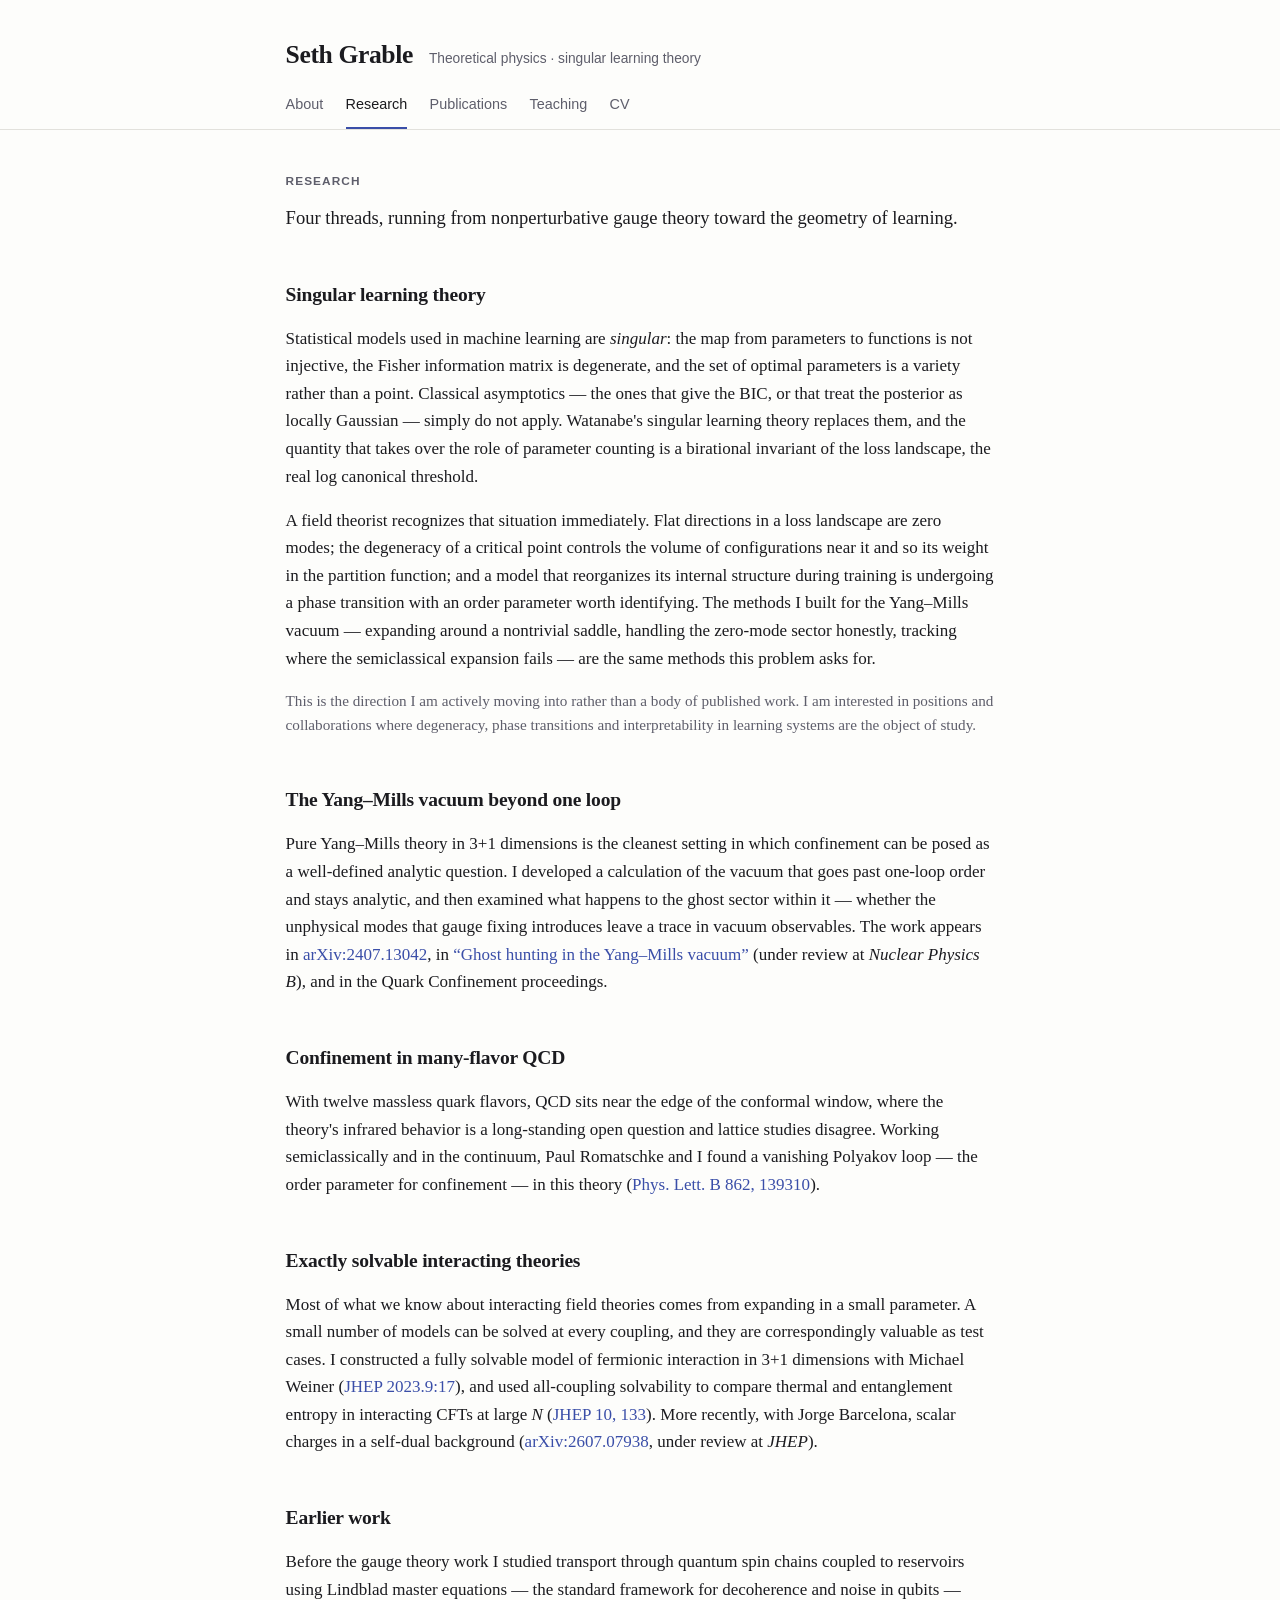
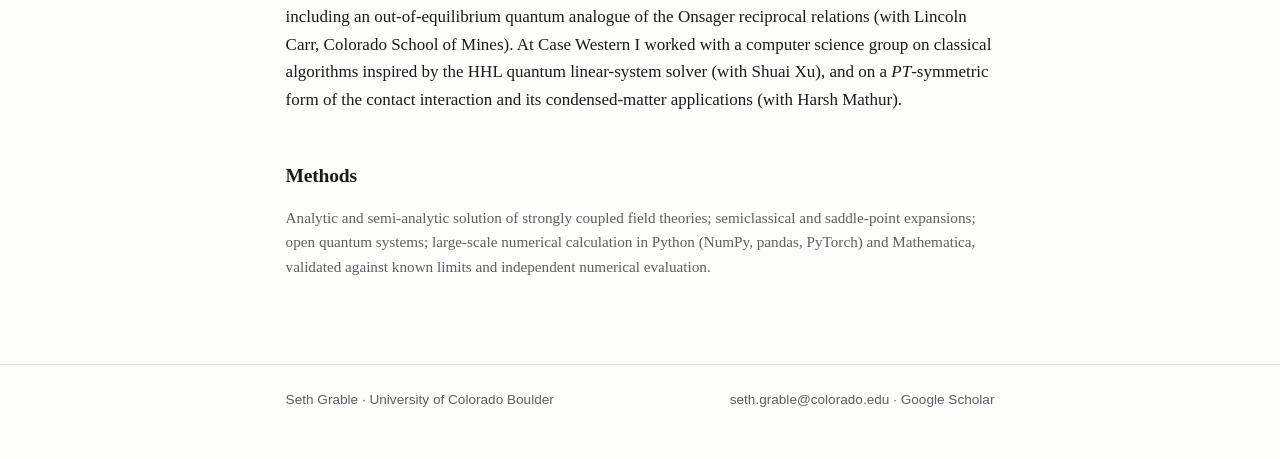
==== research.html @ 7e06e77a "initial commit" ====
<!doctype html>
<html lang="en">
<head>
<meta charset="utf-8">
<meta name="viewport" content="width=device-width, initial-scale=1">
<title>Research — Seth Grable</title>
<meta name="description" content="Research threads: singular learning theory, the Yang–Mills vacuum beyond one loop, many-flavor QCD, and exactly solvable interacting field theories.">
<meta name="author" content="Seth Grable">
<meta property="og:title" content="Research — Seth Grable">
<meta property="og:description" content="Research threads: singular learning theory, the Yang–Mills vacuum beyond one loop, many-flavor QCD, and exactly solvable interacting field theories.">
<meta property="og:type" content="profile">
<link rel="icon" href="favicon.svg" type="image/svg+xml">
<link rel="stylesheet" href="style.css">
</head>
<body>
<header class="site">
  <div class="wrap">
    <div class="identity">
      <h1><a href="index.html">Seth Grable</a></h1>
      <p>Theoretical physics &middot; singular learning theory</p>
    </div>
    <nav class="site" aria-label="Main"><ul><li><a href="index.html">About</a></li><li><a href="research.html" aria-current="page">Research</a></li><li><a href="publications.html">Publications</a></li><li><a href="teaching.html">Teaching</a></li><li><a href="cv.pdf">CV</a></li></ul></nav>
  </div>
</header>
<main><div class="wrap">

<p class="kicker">Research</p>
<p class="lead">Four threads, running from nonperturbative gauge theory toward the geometry of
learning.</p>

<h2>Singular learning theory</h2>
<p>Statistical models used in machine learning are <em>singular</em>: the map from parameters to
functions is not injective, the Fisher information matrix is degenerate, and the set of optimal
parameters is a variety rather than a point. Classical asymptotics &mdash; the ones that give the BIC,
or that treat the posterior as locally Gaussian &mdash; simply do not apply. Watanabe's singular
learning theory replaces them, and the quantity that takes over the role of parameter counting is a
birational invariant of the loss landscape, the real log canonical threshold.</p>
<p>A field theorist recognizes that situation immediately. Flat directions in a loss landscape are
zero modes; the degeneracy of a critical point controls the volume of configurations near it and so
its weight in the partition function; and a model that reorganizes its internal structure during
training is undergoing a phase transition with an order parameter worth identifying. The methods I
built for the Yang&ndash;Mills vacuum &mdash; expanding around a nontrivial saddle, handling the
zero-mode sector honestly, tracking where the semiclassical expansion fails &mdash; are the same
methods this problem asks for.</p>
<p class="note">This is the direction I am actively moving into rather than a body of published work.
I am interested in positions and collaborations where degeneracy, phase transitions and
interpretability in learning systems are the object of study.</p>

<h2>The Yang&ndash;Mills vacuum beyond one loop</h2>
<p>Pure Yang&ndash;Mills theory in 3+1 dimensions is the cleanest setting in which confinement can be
posed as a well-defined analytic question. I developed a calculation of the vacuum that goes past
one-loop order and stays analytic, and then examined what happens to the ghost sector within it
&mdash; whether the unphysical modes that gauge fixing introduces leave a trace in vacuum
observables. The work appears in
<a href="https://arxiv.org/abs/2407.13042">arXiv:2407.13042</a>, in
<a href="https://arxiv.org/abs/2607.07954">&ldquo;Ghost hunting in the Yang&ndash;Mills
vacuum&rdquo;</a> (under review at <em>Nuclear Physics B</em>), and in the Quark Confinement
proceedings.</p>

<h2>Confinement in many-flavor QCD</h2>
<p>With twelve massless quark flavors, QCD sits near the edge of the conformal window, where the
theory's infrared behavior is a long-standing open question and lattice studies disagree. Working
semiclassically and in the continuum, Paul Romatschke and I found a vanishing Polyakov loop &mdash;
the order parameter for confinement &mdash; in this theory
(<a href="https://arxiv.org/abs/2310.12203">Phys. Lett. B 862, 139310</a>).</p>

<h2>Exactly solvable interacting theories</h2>
<p>Most of what we know about interacting field theories comes from expanding in a small parameter.
A small number of models can be solved at every coupling, and they are correspondingly valuable as
test cases. I constructed a fully solvable model of fermionic interaction in 3+1 dimensions with
Michael Weiner (<a href="https://arxiv.org/abs/2302.08603">JHEP 2023.9:17</a>), and used
all-coupling solvability to compare thermal and entanglement entropy in interacting CFTs at large
<em>N</em> (<a href="https://arxiv.org/abs/2205.15383">JHEP 10, 133</a>). More recently, with Jorge
Barcelona, scalar charges in a self-dual background
(<a href="https://arxiv.org/abs/2607.07938">arXiv:2607.07938</a>, under review at <em>JHEP</em>).</p>

<h2>Earlier work</h2>
<p>Before the gauge theory work I studied transport through quantum spin chains coupled to
reservoirs using Lindblad master equations &mdash; the standard framework for decoherence and noise
in qubits &mdash; including an out-of-equilibrium quantum analogue of the Onsager reciprocal
relations (with Lincoln Carr, Colorado School of Mines). At Case Western I worked with a computer
science group on classical algorithms inspired by the HHL quantum linear-system solver (with Shuai
Xu), and on a <em>PT</em>-symmetric form of the contact interaction and its condensed-matter
applications (with Harsh Mathur).</p>

<h2>Methods</h2>
<p class="note">Analytic and semi-analytic solution of strongly coupled field theories; semiclassical
and saddle-point expansions; open quantum systems; large-scale numerical calculation in Python
(NumPy, pandas, PyTorch) and Mathematica, validated against known limits and independent numerical
evaluation.</p>

</div></main>
<footer class="site"><div class="wrap"><div class="row">
  <span>Seth Grable &middot; University of Colorado Boulder</span>
  <span><a href="mailto:seth.grable@colorado.edu">seth.grable@colorado.edu</a> &middot; <a href="https://scholar.google.com/citations?hl=en&user=S1kPMFgAAAAJ">Google Scholar</a></span>
</div></div></footer>
</body>
</html>
---- style.css ----
/* ---- Seth Grable - personal site -------------------------------------- */
:root{
  --bg:#fdfdfb; --fg:#1b1b1f; --muted:#5e5e6b; --rule:#e2e1dc;
  --accent:#3a4ea8; --accent-soft:#eef0f9; --card:#ffffff;
  --measure:47rem;
  --serif: Charter,"Iowan Old Style","Palatino Linotype",Palatino,Georgia,"Times New Roman",serif;
  --sans: -apple-system,BlinkMacSystemFont,"Segoe UI",Inter,Roboto,Helvetica,Arial,sans-serif;
  --mono: ui-monospace,SFMono-Regular,"SF Mono",Menlo,Consolas,monospace;
}
@media (prefers-color-scheme: dark){
  :root{
    --bg:#15161a; --fg:#e8e7e3; --muted:#a0a0ad; --rule:#2c2e35;
    --accent:#9bb0f0; --accent-soft:#1d2030; --card:#1b1d22;
  }
}
*{box-sizing:border-box}
html{-webkit-text-size-adjust:100%}
body{
  margin:0; background:var(--bg); color:var(--fg);
  font-family:var(--serif); font-size:1.0625rem; line-height:1.62;
  -webkit-font-smoothing:antialiased;
}
.wrap{max-width:var(--measure); margin:0 auto; padding:0 1.35rem}
a{color:var(--accent); text-decoration:none; border-bottom:1px solid transparent}
a:hover{border-bottom-color:currentColor}

/* ---- masthead ---- */
header.site{border-bottom:1px solid var(--rule); padding:2.1rem 0 0}
.identity{display:flex; flex-wrap:wrap; align-items:baseline; gap:.3rem 1rem}
.identity h1{
  font-size:1.6rem; letter-spacing:-.015em; margin:0; font-weight:600;
}
.identity h1 a{color:inherit}
.identity p{margin:0; color:var(--muted); font-family:var(--sans); font-size:.86rem}
nav.site{margin-top:1.15rem; font-family:var(--sans); font-size:.9rem}
nav.site ul{list-style:none; margin:0; padding:0; display:flex; flex-wrap:wrap; gap:1.4rem}
nav.site a{display:block; padding-bottom:.65rem; color:var(--muted); border-bottom:2px solid transparent}
nav.site a:hover{color:var(--fg)}
nav.site a[aria-current="page"]{color:var(--fg); border-bottom-color:var(--accent)}

/* ---- type ---- */
main{padding:2.6rem 0 1rem}
h2{font-size:1.22rem; font-weight:600; letter-spacing:-.01em; margin:2.9rem 0 .9rem}
h2:first-child{margin-top:0}
h3{font-size:1.02rem; font-weight:600; margin:1.8rem 0 .35rem}
p{margin:0 0 1.05rem}
.lead{font-size:1.16rem; line-height:1.55}
.kicker{
  font-family:var(--sans); font-size:.74rem; font-weight:600; letter-spacing:.09em;
  text-transform:uppercase; color:var(--muted); margin:0 0 .8rem
}
.note{color:var(--muted); font-size:.95rem}
hr{border:0; border-top:1px solid var(--rule); margin:2.6rem 0}

/* ---- research cards ---- */
.cards{display:grid; gap:1rem; grid-template-columns:repeat(auto-fit,minmax(15rem,1fr)); margin:1.2rem 0 0}
.card{
  background:var(--card); border:1px solid var(--rule); border-radius:9px;
  padding:1.05rem 1.15rem;
}
.card h3{margin:0 0 .4rem; font-size:.98rem}
.card p{margin:0; font-size:.95rem; color:var(--muted); line-height:1.5}

/* ---- publication / talk lists ---- */
.pubs{list-style:none; margin:0; padding:0}
.pubs > li{padding:.95rem 0; border-top:1px solid var(--rule)}
.pubs > li:first-child{border-top:0; padding-top:.2rem}
.pubs .title{display:block}
.pubs .venue{display:block; font-size:.92rem; color:var(--muted); margin-top:.15rem}
.tag{
  display:inline-block; font-family:var(--sans); font-size:.68rem; font-weight:600;
  letter-spacing:.06em; text-transform:uppercase; color:var(--accent);
  background:var(--accent-soft); border-radius:3px; padding:.12rem .42rem;
  vertical-align:.09em; margin-right:.45rem;
}
.meta{font-family:var(--sans); font-size:.82rem; color:var(--muted)}

/* ---- timeline (education / appointments) ---- */
.tl{list-style:none; margin:0; padding:0}
.tl li{display:grid; grid-template-columns:7.5rem 1fr; gap:0 1.1rem; padding:.6rem 0; border-top:1px solid var(--rule)}
.tl li:first-child{border-top:0}
.tl .when{font-family:var(--sans); font-size:.82rem; color:var(--muted); padding-top:.28rem}
.tl .what strong{font-weight:600}
.tl .what span{display:block; color:var(--muted); font-size:.94rem}
@media (max-width:34rem){
  .tl li{grid-template-columns:1fr; gap:.1rem}
  .tl .when{padding-top:0}
}

/* ---- footer ---- */
footer.site{
  border-top:1px solid var(--rule); margin-top:3.2rem; padding:1.5rem 0 3rem;
  font-family:var(--sans); font-size:.85rem; color:var(--muted);
}
footer.site a{color:var(--muted)}
footer.site .row{display:flex; flex-wrap:wrap; gap:.4rem 1.2rem; justify-content:space-between}
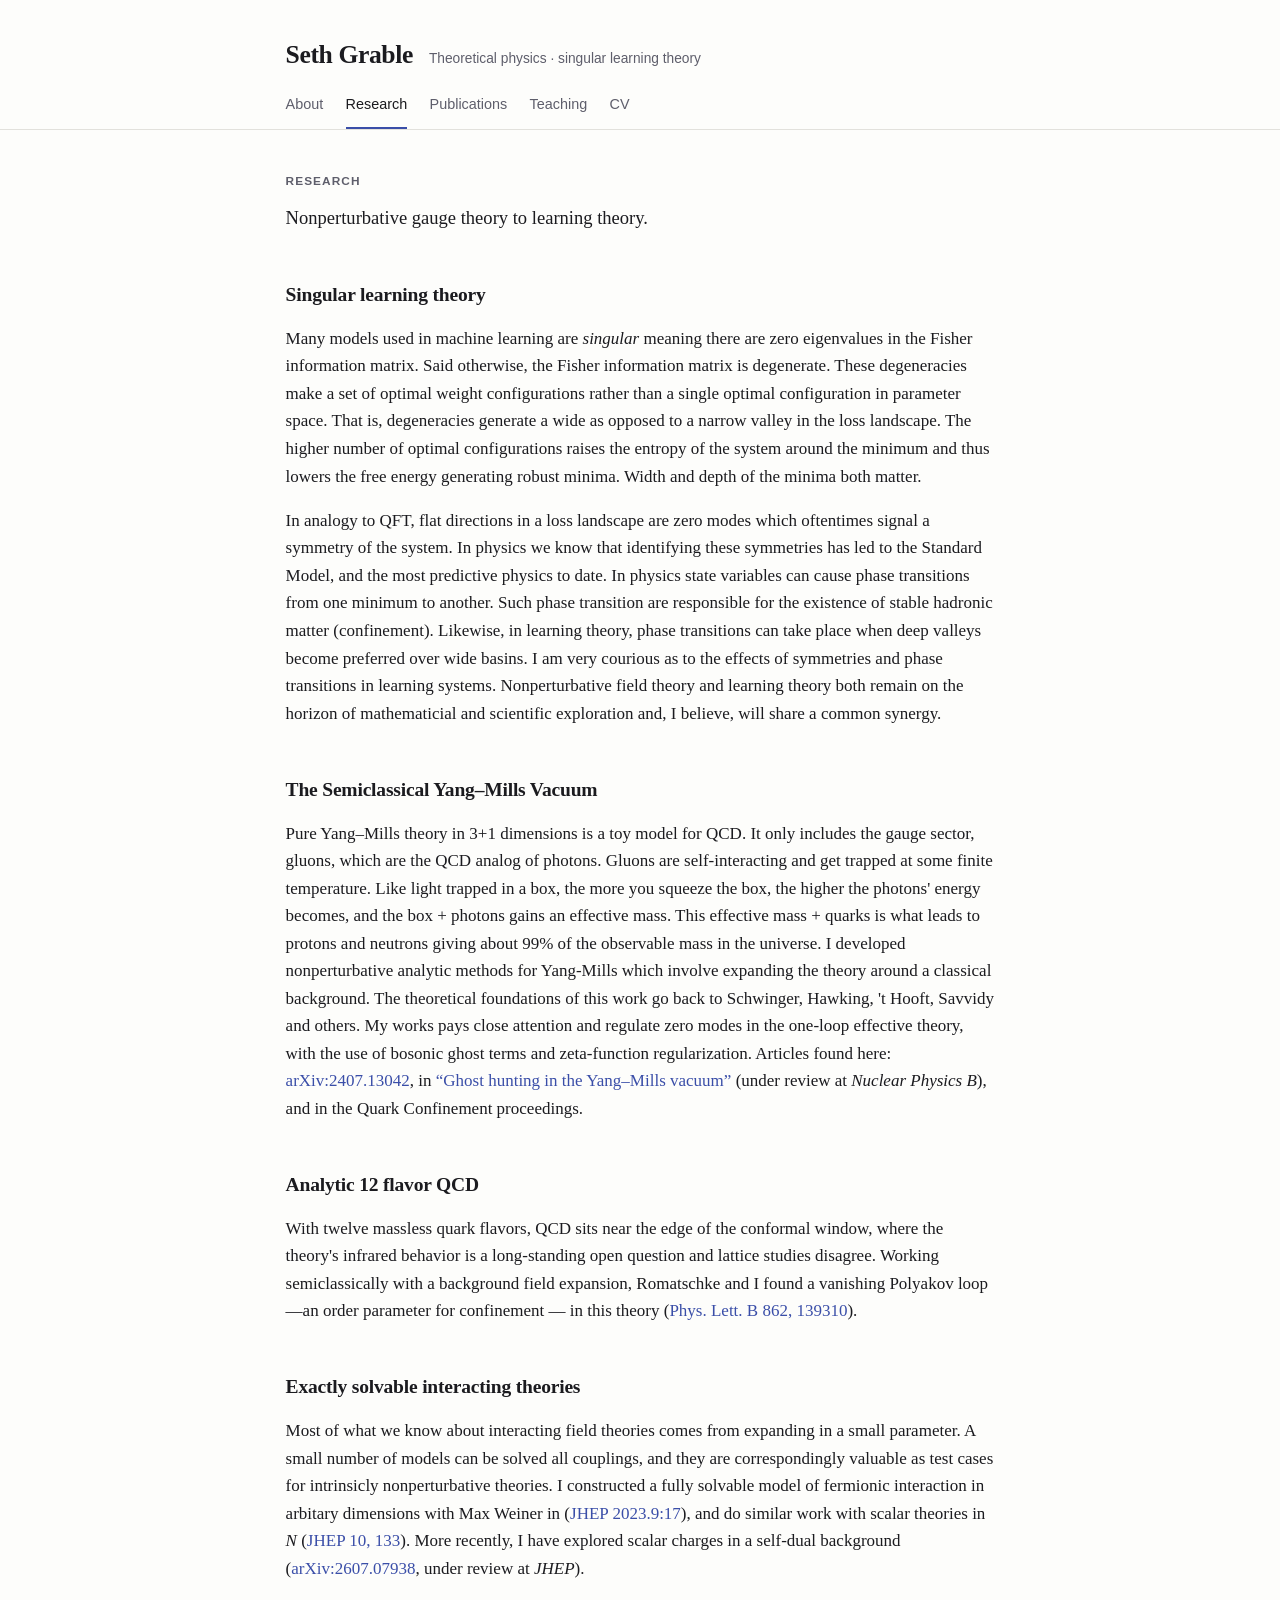
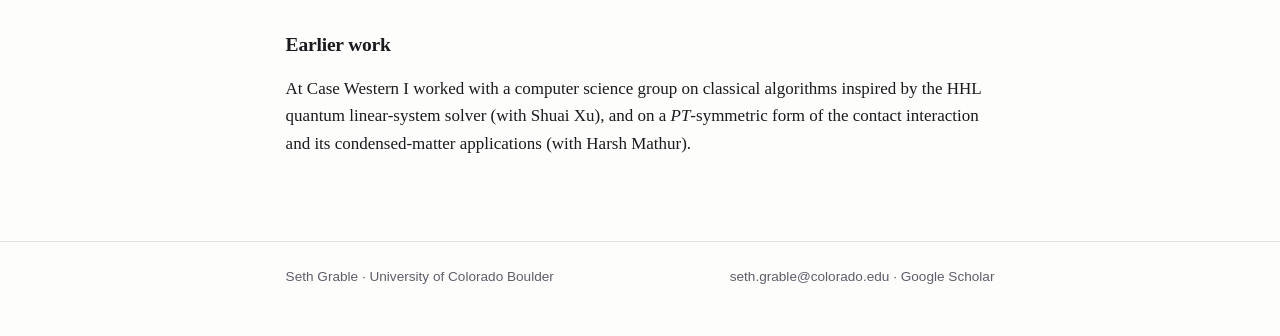
==== commit 25ce9641: "Update site" ====
--- a/research.html
+++ b/research.html
@@ -25,69 +25,46 @@
 <main><div class="wrap">
 
 <p class="kicker">Research</p>
-<p class="lead">Four threads, running from nonperturbative gauge theory toward the geometry of
-learning.</p>
+<p class="lead">Nonperturbative gauge theory to
+learning theory.</p>
 
 <h2>Singular learning theory</h2>
-<p>Statistical models used in machine learning are <em>singular</em>: the map from parameters to
-functions is not injective, the Fisher information matrix is degenerate, and the set of optimal
-parameters is a variety rather than a point. Classical asymptotics &mdash; the ones that give the BIC,
-or that treat the posterior as locally Gaussian &mdash; simply do not apply. Watanabe's singular
-learning theory replaces them, and the quantity that takes over the role of parameter counting is a
-birational invariant of the loss landscape, the real log canonical threshold.</p>
-<p>A field theorist recognizes that situation immediately. Flat directions in a loss landscape are
-zero modes; the degeneracy of a critical point controls the volume of configurations near it and so
-its weight in the partition function; and a model that reorganizes its internal structure during
-training is undergoing a phase transition with an order parameter worth identifying. The methods I
-built for the Yang&ndash;Mills vacuum &mdash; expanding around a nontrivial saddle, handling the
-zero-mode sector honestly, tracking where the semiclassical expansion fails &mdash; are the same
-methods this problem asks for.</p>
-<p class="note">This is the direction I am actively moving into rather than a body of published work.
-I am interested in positions and collaborations where degeneracy, phase transitions and
-interpretability in learning systems are the object of study.</p>
+<p>Many models used in machine learning are <em>singular</em> meaning there are zero eigenvalues in the Fisher information matrix. Said otherwise, the Fisher information matrix is degenerate. These degeneracies make a set of optimal weight configurations rather than a single optimal configuration in parameter space. That is, degeneracies generate a wide as opposed to a narrow valley in the loss landscape. The higher number of optimal configurations raises the entropy of the system around the minimum and thus lowers the free energy generating robust minima. Width and depth of the minima both matter.
+  
 
-<h2>The Yang&ndash;Mills vacuum beyond one loop</h2>
-<p>Pure Yang&ndash;Mills theory in 3+1 dimensions is the cleanest setting in which confinement can be
-posed as a well-defined analytic question. I developed a calculation of the vacuum that goes past
-one-loop order and stays analytic, and then examined what happens to the ghost sector within it
-&mdash; whether the unphysical modes that gauge fixing introduces leave a trace in vacuum
-observables. The work appears in
+<p> In analogy to QFT, flat directions in a loss landscape are
+zero modes which oftentimes signal a symmetry of the system. In physics we know that identifying these symmetries has led to the Standard Model, and the most predictive physics to date. In physics state variables can cause phase transitions from one minimum to another. Such phase transition are responsible for the existence of stable hadronic matter (confinement). Likewise, in learning theory, phase transitions can take place when deep valleys become preferred over wide basins. I am very courious as to the effects of symmetries and phase transitions in learning systems. Nonperturbative field theory and learning theory both remain on the horizon of mathematicial and scientific exploration and, I believe, will share a common synergy. </p>  
+
+
+<h2>The Semiclassical Yang&ndash;Mills Vacuum</h2>
+<p>Pure Yang&ndash;Mills theory in 3+1 dimensions is a toy model for QCD. It only includes the gauge sector, gluons, which are the QCD analog of photons. Gluons are self-interacting and get trapped at some finite temperature. Like light trapped in a box, the more you squeeze the box, the higher the photons' energy becomes, and the box + photons gains an effective mass. This effective mass + quarks is what leads to protons and neutrons giving about 99% of the observable mass in the universe. I developed nonperturbative analytic methods for Yang-Mills which involve expanding the theory around a classical background. The theoretical foundations of this work go back to Schwinger, Hawking, 't Hooft, Savvidy and others. My works pays close attention and regulate zero modes in the one-loop effective theory, with the use of bosonic ghost terms and zeta-function regularization. 
+
+Articles found here:
 <a href="https://arxiv.org/abs/2407.13042">arXiv:2407.13042</a>, in
 <a href="https://arxiv.org/abs/2607.07954">&ldquo;Ghost hunting in the Yang&ndash;Mills
 vacuum&rdquo;</a> (under review at <em>Nuclear Physics B</em>), and in the Quark Confinement
 proceedings.</p>
 
-<h2>Confinement in many-flavor QCD</h2>
+<h2>Analytic 12 flavor  QCD</h2>
 <p>With twelve massless quark flavors, QCD sits near the edge of the conformal window, where the
 theory's infrared behavior is a long-standing open question and lattice studies disagree. Working
-semiclassically and in the continuum, Paul Romatschke and I found a vanishing Polyakov loop &mdash;
-the order parameter for confinement &mdash; in this theory
+semiclassically with a background field expansion, Romatschke and I found a vanishing Polyakov loop &mdash;an order parameter for confinement &mdash; in this theory
 (<a href="https://arxiv.org/abs/2310.12203">Phys. Lett. B 862, 139310</a>).</p>
 
 <h2>Exactly solvable interacting theories</h2>
 <p>Most of what we know about interacting field theories comes from expanding in a small parameter.
-A small number of models can be solved at every coupling, and they are correspondingly valuable as
-test cases. I constructed a fully solvable model of fermionic interaction in 3+1 dimensions with
-Michael Weiner (<a href="https://arxiv.org/abs/2302.08603">JHEP 2023.9:17</a>), and used
-all-coupling solvability to compare thermal and entanglement entropy in interacting CFTs at large
-<em>N</em> (<a href="https://arxiv.org/abs/2205.15383">JHEP 10, 133</a>). More recently, with Jorge
-Barcelona, scalar charges in a self-dual background
+A small number of models can be solved all couplings, and they are correspondingly valuable as
+test cases for intrinsicly nonperturbative theories. I constructed a fully solvable model of fermionic interaction in arbitary dimensions with
+Max Weiner in (<a href="https://arxiv.org/abs/2302.08603">JHEP 2023.9:17</a>), and do similar work with scalar theories in
+<em>N</em> (<a href="https://arxiv.org/abs/2205.15383">JHEP 10, 133</a>). More recently, I have explored scalar charges in a self-dual background
 (<a href="https://arxiv.org/abs/2607.07938">arXiv:2607.07938</a>, under review at <em>JHEP</em>).</p>
 
 <h2>Earlier work</h2>
-<p>Before the gauge theory work I studied transport through quantum spin chains coupled to
-reservoirs using Lindblad master equations &mdash; the standard framework for decoherence and noise
-in qubits &mdash; including an out-of-equilibrium quantum analogue of the Onsager reciprocal
-relations (with Lincoln Carr, Colorado School of Mines). At Case Western I worked with a computer
+<p>At Case Western I worked with a computer
 science group on classical algorithms inspired by the HHL quantum linear-system solver (with Shuai
 Xu), and on a <em>PT</em>-symmetric form of the contact interaction and its condensed-matter
 applications (with Harsh Mathur).</p>
 
-<h2>Methods</h2>
-<p class="note">Analytic and semi-analytic solution of strongly coupled field theories; semiclassical
-and saddle-point expansions; open quantum systems; large-scale numerical calculation in Python
-(NumPy, pandas, PyTorch) and Mathematica, validated against known limits and independent numerical
-evaluation.</p>
 
 </div></main>
 <footer class="site"><div class="wrap"><div class="row">
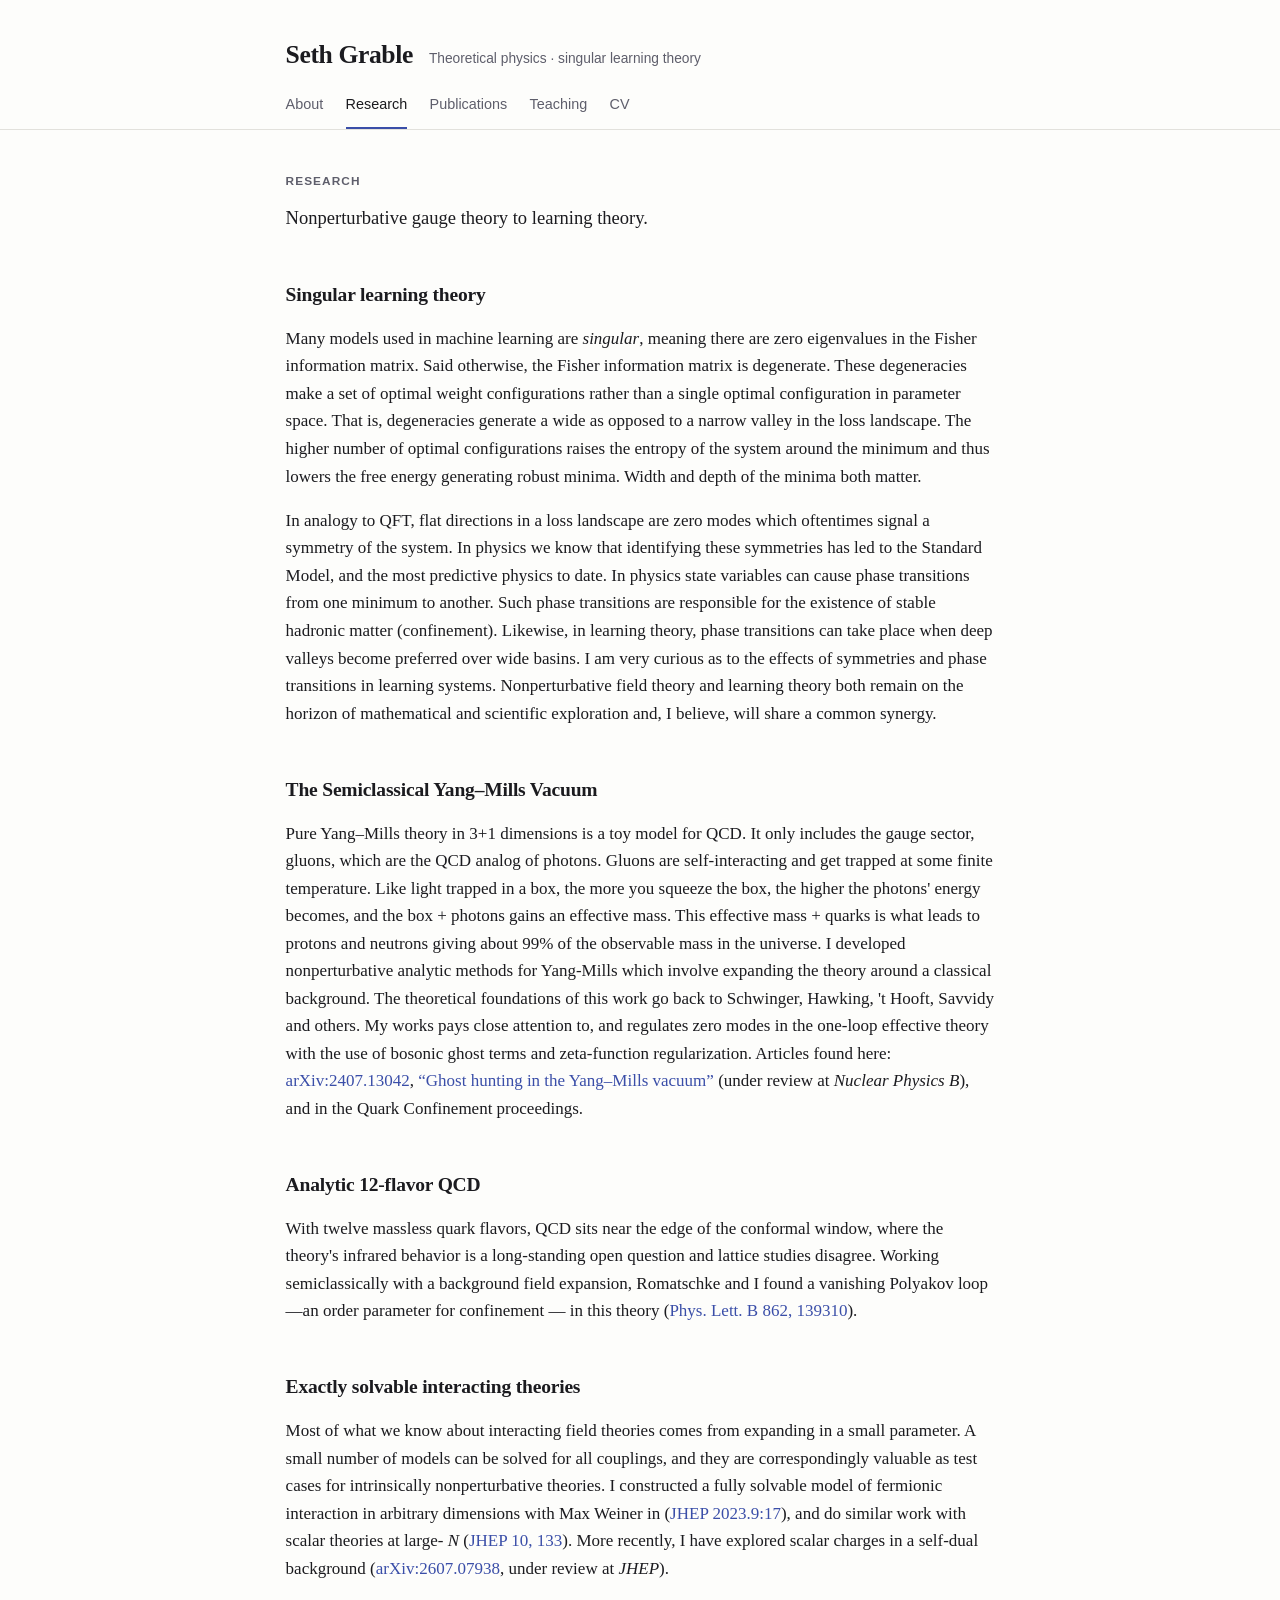
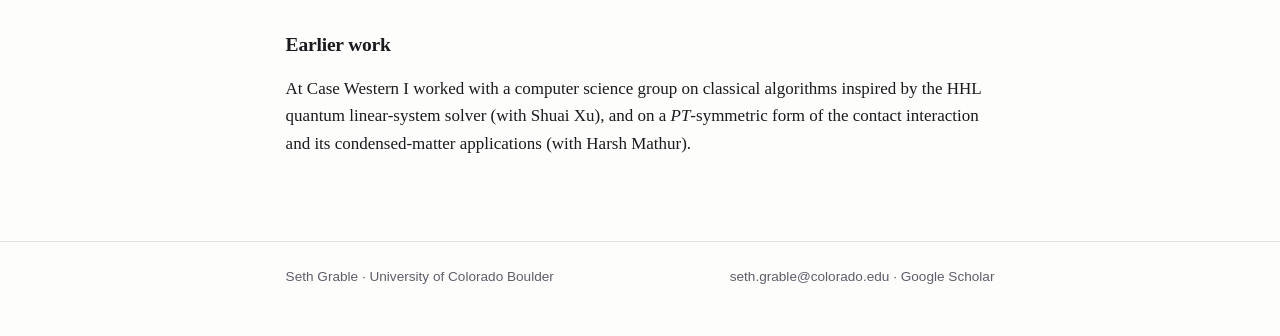
==== commit a3857085: "Update site" ====
--- a/research.html
+++ b/research.html
@@ -29,23 +29,23 @@
 learning theory.</p>
 
 <h2>Singular learning theory</h2>
-<p>Many models used in machine learning are <em>singular</em> meaning there are zero eigenvalues in the Fisher information matrix. Said otherwise, the Fisher information matrix is degenerate. These degeneracies make a set of optimal weight configurations rather than a single optimal configuration in parameter space. That is, degeneracies generate a wide as opposed to a narrow valley in the loss landscape. The higher number of optimal configurations raises the entropy of the system around the minimum and thus lowers the free energy generating robust minima. Width and depth of the minima both matter.
+<p>Many models used in machine learning are <em>singular</em>, meaning there are zero eigenvalues in the Fisher information matrix. Said otherwise, the Fisher information matrix is degenerate. These degeneracies make a set of optimal weight configurations rather than a single optimal configuration in parameter space. That is, degeneracies generate a wide as opposed to a narrow valley in the loss landscape. The higher number of optimal configurations raises the entropy of the system around the minimum and thus lowers the free energy generating robust minima. Width and depth of the minima both matter.<p>
   
 
 <p> In analogy to QFT, flat directions in a loss landscape are
-zero modes which oftentimes signal a symmetry of the system. In physics we know that identifying these symmetries has led to the Standard Model, and the most predictive physics to date. In physics state variables can cause phase transitions from one minimum to another. Such phase transition are responsible for the existence of stable hadronic matter (confinement). Likewise, in learning theory, phase transitions can take place when deep valleys become preferred over wide basins. I am very courious as to the effects of symmetries and phase transitions in learning systems. Nonperturbative field theory and learning theory both remain on the horizon of mathematicial and scientific exploration and, I believe, will share a common synergy. </p>  
+zero modes which oftentimes signal a symmetry of the system. In physics we know that identifying these symmetries has led to the Standard Model, and the most predictive physics to date. In physics state variables can cause phase transitions from one minimum to another. Such phase transitions are responsible for the existence of stable hadronic matter (confinement). Likewise, in learning theory, phase transitions can take place when deep valleys become preferred over wide basins. I am very curious as to the effects of symmetries and phase transitions in learning systems. Nonperturbative field theory and learning theory both remain on the horizon of mathematical and scientific exploration and, I believe, will share a common synergy. </p>  
 
 
 <h2>The Semiclassical Yang&ndash;Mills Vacuum</h2>
-<p>Pure Yang&ndash;Mills theory in 3+1 dimensions is a toy model for QCD. It only includes the gauge sector, gluons, which are the QCD analog of photons. Gluons are self-interacting and get trapped at some finite temperature. Like light trapped in a box, the more you squeeze the box, the higher the photons' energy becomes, and the box + photons gains an effective mass. This effective mass + quarks is what leads to protons and neutrons giving about 99% of the observable mass in the universe. I developed nonperturbative analytic methods for Yang-Mills which involve expanding the theory around a classical background. The theoretical foundations of this work go back to Schwinger, Hawking, 't Hooft, Savvidy and others. My works pays close attention and regulate zero modes in the one-loop effective theory, with the use of bosonic ghost terms and zeta-function regularization. 
+<p>Pure Yang&ndash;Mills theory in 3+1 dimensions is a toy model for QCD. It only includes the gauge sector, gluons, which are the QCD analog of photons. Gluons are self-interacting and get trapped at some finite temperature. Like light trapped in a box, the more you squeeze the box, the higher the photons' energy becomes, and the box + photons gains an effective mass. This effective mass + quarks is what leads to protons and neutrons giving about 99% of the observable mass in the universe. I developed nonperturbative analytic methods for Yang-Mills which involve expanding the theory around a classical background. The theoretical foundations of this work go back to Schwinger, Hawking, 't Hooft, Savvidy and others. My works pays close attention to, and regulates zero modes in the one-loop effective theory with the use of bosonic ghost terms and zeta-function regularization. 
 
 Articles found here:
-<a href="https://arxiv.org/abs/2407.13042">arXiv:2407.13042</a>, in
+<a href="https://arxiv.org/abs/2407.13042">arXiv:2407.13042</a>,
 <a href="https://arxiv.org/abs/2607.07954">&ldquo;Ghost hunting in the Yang&ndash;Mills
 vacuum&rdquo;</a> (under review at <em>Nuclear Physics B</em>), and in the Quark Confinement
 proceedings.</p>
 
-<h2>Analytic 12 flavor  QCD</h2>
+<h2>Analytic 12-flavor QCD</h2>
 <p>With twelve massless quark flavors, QCD sits near the edge of the conformal window, where the
 theory's infrared behavior is a long-standing open question and lattice studies disagree. Working
 semiclassically with a background field expansion, Romatschke and I found a vanishing Polyakov loop &mdash;an order parameter for confinement &mdash; in this theory
@@ -53,9 +53,8 @@
 
 <h2>Exactly solvable interacting theories</h2>
 <p>Most of what we know about interacting field theories comes from expanding in a small parameter.
-A small number of models can be solved all couplings, and they are correspondingly valuable as
-test cases for intrinsicly nonperturbative theories. I constructed a fully solvable model of fermionic interaction in arbitary dimensions with
-Max Weiner in (<a href="https://arxiv.org/abs/2302.08603">JHEP 2023.9:17</a>), and do similar work with scalar theories in
+A small number of models can be solved for all couplings, and they are correspondingly valuable as test cases for intrinsically nonperturbative theories. I constructed a fully solvable model of fermionic interaction in arbitrary dimensions with
+Max Weiner in (<a href="https://arxiv.org/abs/2302.08603">JHEP 2023.9:17</a>), and do similar work with scalar theories at large-
 <em>N</em> (<a href="https://arxiv.org/abs/2205.15383">JHEP 10, 133</a>). More recently, I have explored scalar charges in a self-dual background
 (<a href="https://arxiv.org/abs/2607.07938">arXiv:2607.07938</a>, under review at <em>JHEP</em>).</p>
 
